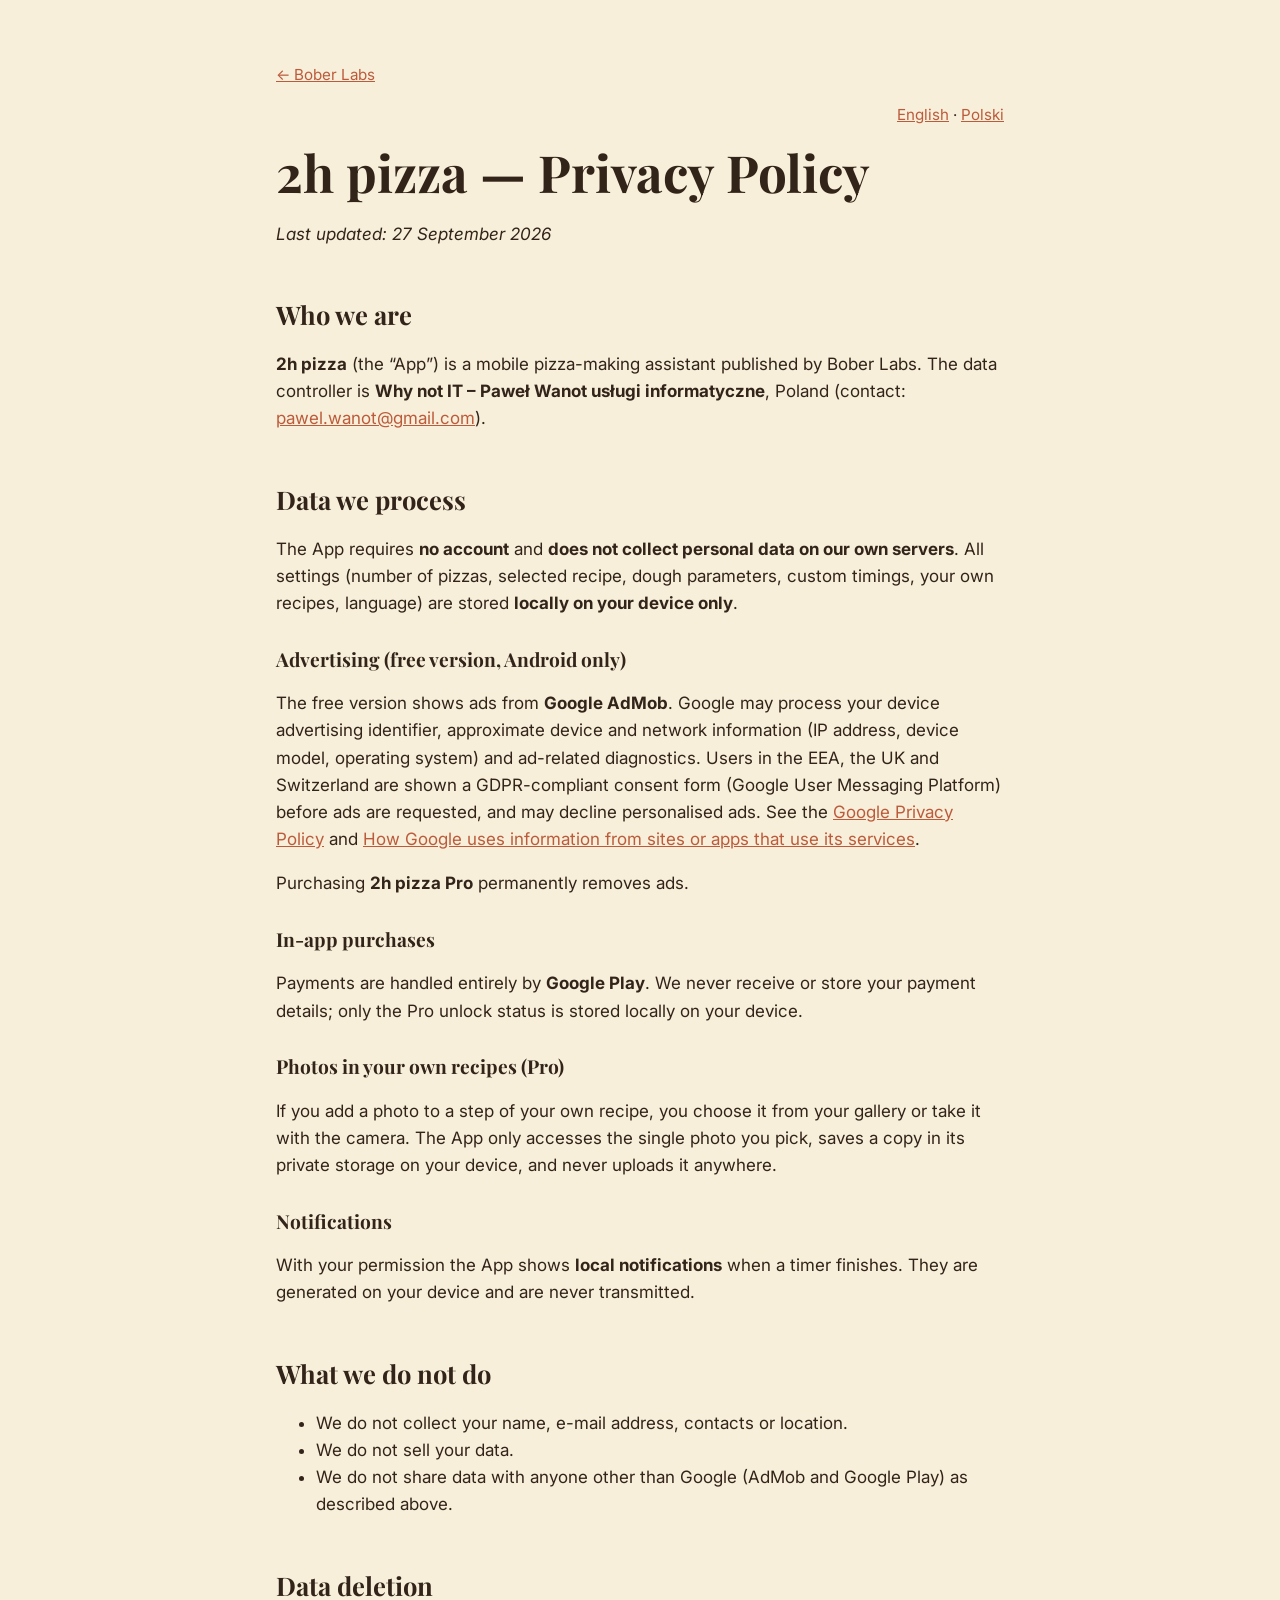
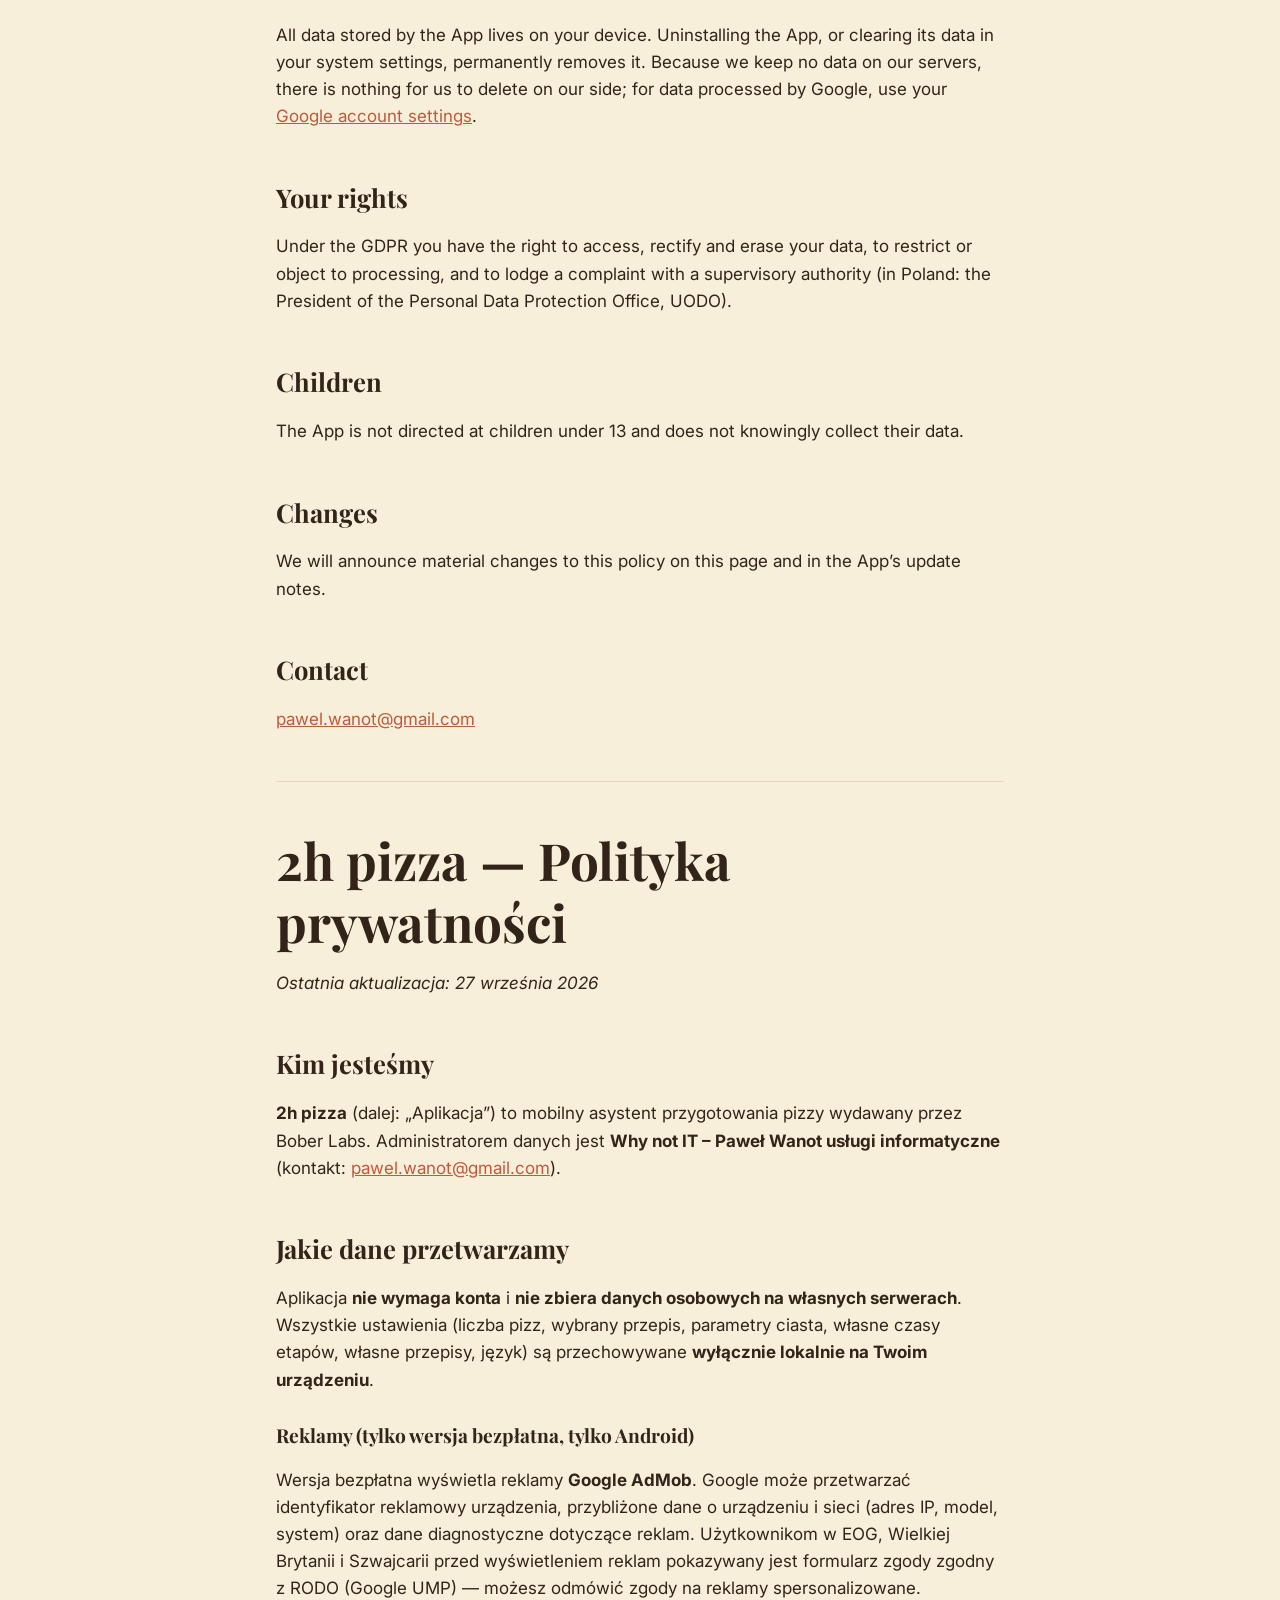
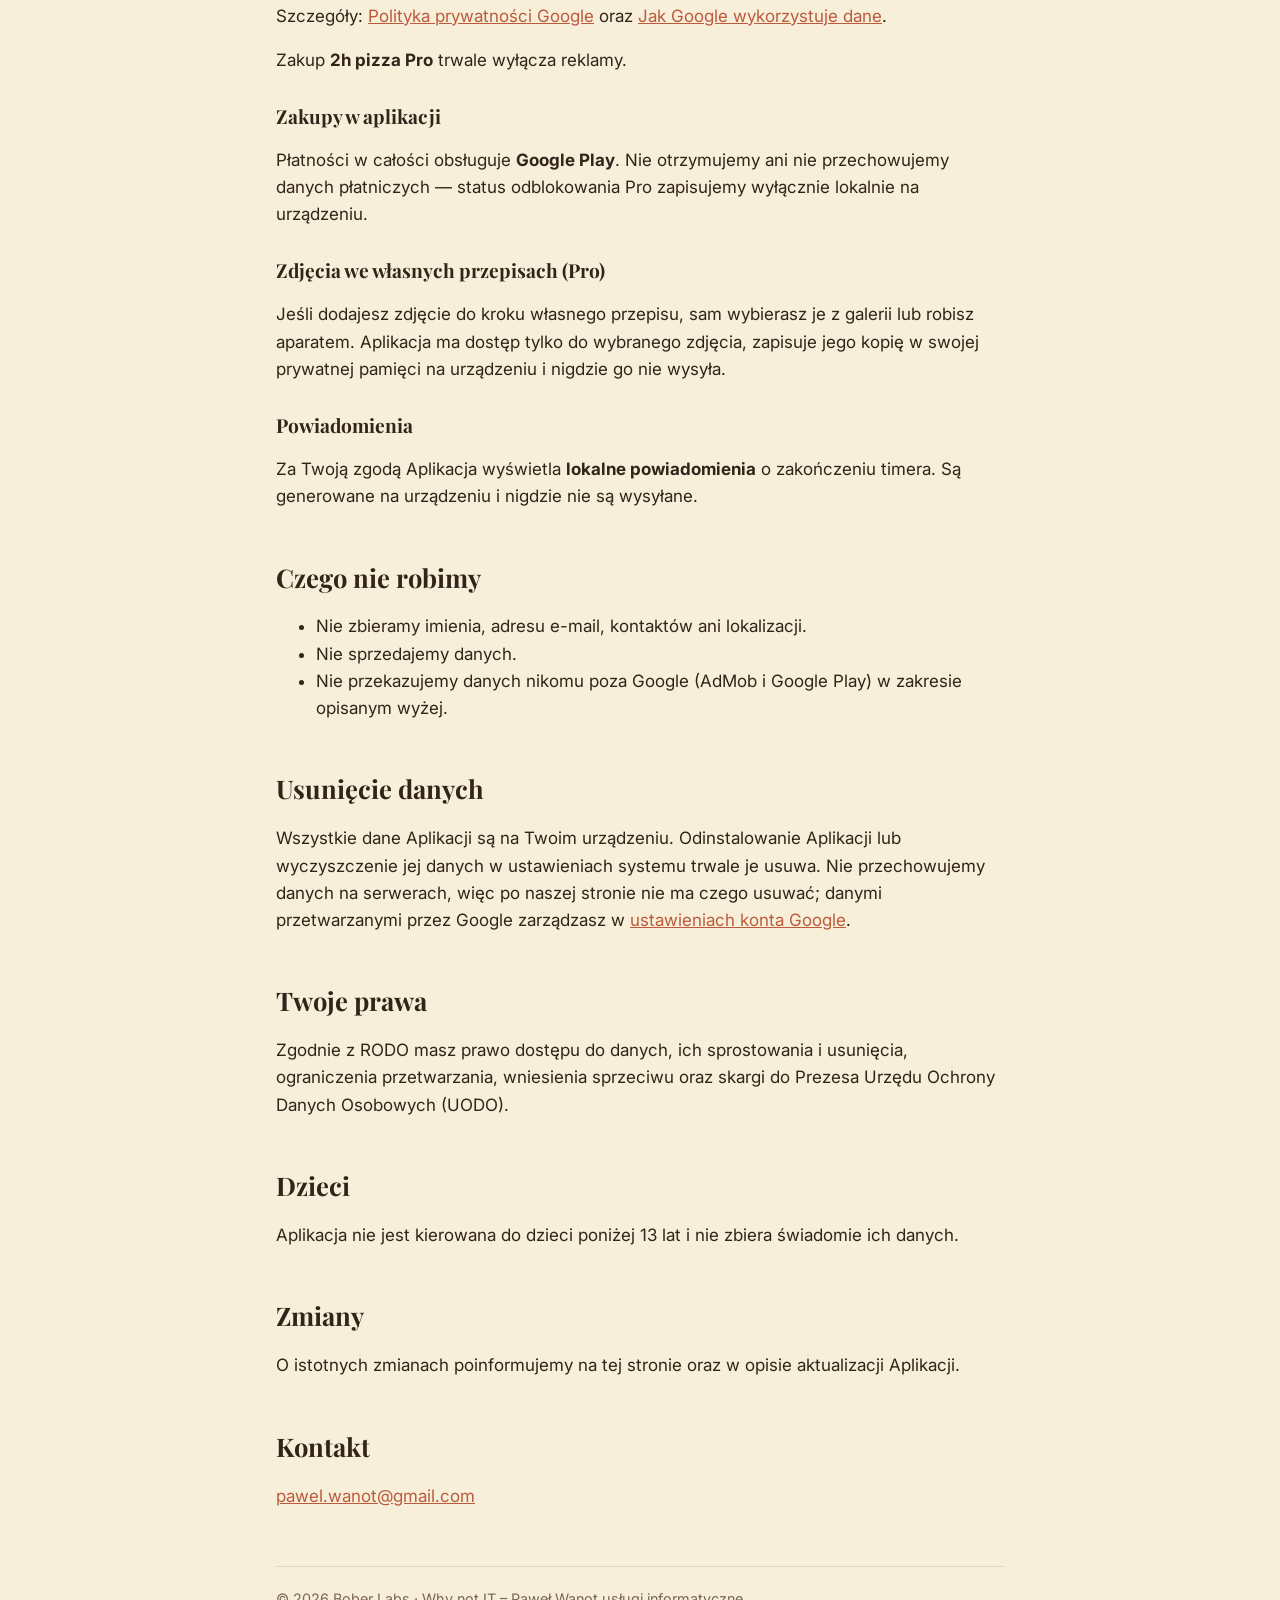
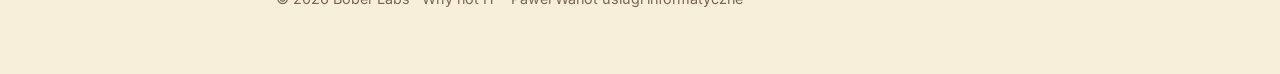
==== 2h-pizza/privacy/index.html @ 7337d67d "Bober Labs site: landing and 2h pizza privacy policy Co-Authored-By: Claude Opus 5.5 <noreply@anthro" ====
<!doctype html>
<html lang="en">
<head>
  <meta charset="utf-8">
  <meta name="viewport" content="width=device-width, initial-scale=1">
  <title>2h pizza — Privacy Policy</title>
  <meta name="description" content="Privacy policy of the 2h pizza app by Bober Labs.">
  <link rel="icon" type="image/png" href="../../icon.png">
  <link rel="preconnect" href="https://fonts.googleapis.com">
  <link rel="preconnect" href="https://fonts.gstatic.com" crossorigin>
  <link href="https://fonts.googleapis.com/css2?family=Inter:wght@400;600&family=Playfair+Display:wght@700&display=swap" rel="stylesheet">
  <link rel="stylesheet" href="../../style.css">
</head>
<body>
  <main class="wrap">
    <p class="back"><a href="../../">← Bober Labs</a></p>
    <p class="lang"><a href="#en">English</a> · <a href="#pl">Polski</a></p>

    <section id="en">
      <h1>2h pizza — Privacy Policy</h1>
      <p><em>Last updated: 27 September 2026</em></p>

      <h2>Who we are</h2>
      <p><strong>2h pizza</strong> (the “App”) is a mobile pizza-making assistant published by Bober Labs. The data controller is
        <strong>Why not IT – Paweł Wanot usługi informatyczne</strong>, Poland (contact: <a href="mailto:pawel.wanot@gmail.com">pawel.wanot@gmail.com</a>).</p>

      <h2>Data we process</h2>
      <p>The App requires <strong>no account</strong> and <strong>does not collect personal data on our own servers</strong>. All settings
        (number of pizzas, selected recipe, dough parameters, custom timings, your own recipes, language) are stored <strong>locally on your device only</strong>.</p>

      <h3>Advertising (free version, Android only)</h3>
      <p>The free version shows ads from <strong>Google AdMob</strong>. Google may process your device advertising identifier, approximate
        device and network information (IP address, device model, operating system) and ad-related diagnostics. Users in the EEA, the UK and
        Switzerland are shown a GDPR-compliant consent form (Google User Messaging Platform) before ads are requested, and may decline
        personalised ads. See the
        <a href="https://policies.google.com/privacy">Google Privacy Policy</a> and
        <a href="https://policies.google.com/technologies/partner-sites">How Google uses information from sites or apps that use its services</a>.</p>
      <p>Purchasing <strong>2h pizza Pro</strong> permanently removes ads.</p>

      <h3>In-app purchases</h3>
      <p>Payments are handled entirely by <strong>Google Play</strong>. We never receive or store your payment details; only the Pro unlock
        status is stored locally on your device.</p>

      <h3>Photos in your own recipes (Pro)</h3>
      <p>If you add a photo to a step of your own recipe, you choose it from your gallery or take it with the camera. The App only accesses
        the single photo you pick, saves a copy in its private storage on your device, and never uploads it anywhere.</p>

      <h3>Notifications</h3>
      <p>With your permission the App shows <strong>local notifications</strong> when a timer finishes. They are generated on your device
        and are never transmitted.</p>

      <h2>What we do not do</h2>
      <ul>
        <li>We do not collect your name, e-mail address, contacts or location.</li>
        <li>We do not sell your data.</li>
        <li>We do not share data with anyone other than Google (AdMob and Google Play) as described above.</li>
      </ul>

      <h2>Data deletion</h2>
      <p>All data stored by the App lives on your device. Uninstalling the App, or clearing its data in your system settings, permanently
        removes it. Because we keep no data on our servers, there is nothing for us to delete on our side; for data processed by Google, use
        your <a href="https://myaccount.google.com/data-and-privacy">Google account settings</a>.</p>

      <h2>Your rights</h2>
      <p>Under the GDPR you have the right to access, rectify and erase your data, to restrict or object to processing, and to lodge a
        complaint with a supervisory authority (in Poland: the President of the Personal Data Protection Office, UODO).</p>

      <h2>Children</h2>
      <p>The App is not directed at children under 13 and does not knowingly collect their data.</p>

      <h2>Changes</h2>
      <p>We will announce material changes to this policy on this page and in the App’s update notes.</p>

      <h2>Contact</h2>
      <p><a href="mailto:pawel.wanot@gmail.com">pawel.wanot@gmail.com</a></p>
    </section>

    <hr>

    <section id="pl" lang="pl">
      <h1>2h pizza — Polityka prywatności</h1>
      <p><em>Ostatnia aktualizacja: 27 września 2026</em></p>

      <h2>Kim jesteśmy</h2>
      <p><strong>2h pizza</strong> (dalej: „Aplikacja”) to mobilny asystent przygotowania pizzy wydawany przez Bober Labs. Administratorem danych jest
        <strong>Why not IT – Paweł Wanot usługi informatyczne</strong> (kontakt: <a href="mailto:pawel.wanot@gmail.com">pawel.wanot@gmail.com</a>).</p>

      <h2>Jakie dane przetwarzamy</h2>
      <p>Aplikacja <strong>nie wymaga konta</strong> i <strong>nie zbiera danych osobowych na własnych serwerach</strong>. Wszystkie ustawienia
        (liczba pizz, wybrany przepis, parametry ciasta, własne czasy etapów, własne przepisy, język) są przechowywane <strong>wyłącznie lokalnie na Twoim urządzeniu</strong>.</p>

      <h3>Reklamy (tylko wersja bezpłatna, tylko Android)</h3>
      <p>Wersja bezpłatna wyświetla reklamy <strong>Google AdMob</strong>. Google może przetwarzać identyfikator reklamowy urządzenia, przybliżone
        dane o urządzeniu i sieci (adres IP, model, system) oraz dane diagnostyczne dotyczące reklam. Użytkownikom w EOG, Wielkiej Brytanii i Szwajcarii
        przed wyświetleniem reklam pokazywany jest formularz zgody zgodny z RODO (Google UMP) — możesz odmówić zgody na reklamy spersonalizowane. Szczegóły: <a href="https://policies.google.com/privacy">Polityka prywatności Google</a> oraz
        <a href="https://policies.google.com/technologies/partner-sites">Jak Google wykorzystuje dane</a>.</p>
      <p>Zakup <strong>2h pizza Pro</strong> trwale wyłącza reklamy.</p>

      <h3>Zakupy w aplikacji</h3>
      <p>Płatności w całości obsługuje <strong>Google Play</strong>. Nie otrzymujemy ani nie przechowujemy danych płatniczych — status odblokowania
        Pro zapisujemy wyłącznie lokalnie na urządzeniu.</p>

      <h3>Zdjęcia we własnych przepisach (Pro)</h3>
      <p>Jeśli dodajesz zdjęcie do kroku własnego przepisu, sam wybierasz je z galerii lub robisz aparatem. Aplikacja ma dostęp tylko do wybranego
        zdjęcia, zapisuje jego kopię w swojej prywatnej pamięci na urządzeniu i nigdzie go nie wysyła.</p>

      <h3>Powiadomienia</h3>
      <p>Za Twoją zgodą Aplikacja wyświetla <strong>lokalne powiadomienia</strong> o zakończeniu timera. Są generowane na urządzeniu i nigdzie nie są wysyłane.</p>

      <h2>Czego nie robimy</h2>
      <ul>
        <li>Nie zbieramy imienia, adresu e-mail, kontaktów ani lokalizacji.</li>
        <li>Nie sprzedajemy danych.</li>
        <li>Nie przekazujemy danych nikomu poza Google (AdMob i Google Play) w zakresie opisanym wyżej.</li>
      </ul>

      <h2>Usunięcie danych</h2>
      <p>Wszystkie dane Aplikacji są na Twoim urządzeniu. Odinstalowanie Aplikacji lub wyczyszczenie jej danych w ustawieniach systemu trwale je usuwa.
        Nie przechowujemy danych na serwerach, więc po naszej stronie nie ma czego usuwać; danymi przetwarzanymi przez Google zarządzasz w
        <a href="https://myaccount.google.com/data-and-privacy">ustawieniach konta Google</a>.</p>

      <h2>Twoje prawa</h2>
      <p>Zgodnie z RODO masz prawo dostępu do danych, ich sprostowania i usunięcia, ograniczenia przetwarzania, wniesienia sprzeciwu oraz skargi do
        Prezesa Urzędu Ochrony Danych Osobowych (UODO).</p>

      <h2>Dzieci</h2>
      <p>Aplikacja nie jest kierowana do dzieci poniżej 13 lat i nie zbiera świadomie ich danych.</p>

      <h2>Zmiany</h2>
      <p>O istotnych zmianach poinformujemy na tej stronie oraz w opisie aktualizacji Aplikacji.</p>

      <h2>Kontakt</h2>
      <p><a href="mailto:pawel.wanot@gmail.com">pawel.wanot@gmail.com</a></p>
    </section>

    <footer>
      © 2026 Bober Labs · Why not IT – Paweł Wanot usługi informatyczne
    </footer>
  </main>
</body>
</html>
---- style.css ----
:root {
  --bg: #F7EFDA;
  --surface: #FFFBF1;
  --text: #33241A;
  --muted: #7A6653;
  --accent: #BC5B3C;
  --olive: #5F7A44;
  --line: #E4D6B8;
}
@media (prefers-color-scheme: dark) {
  :root {
    --bg: #1E1611;
    --surface: #2A1F18;
    --text: #F3E7CF;
    --muted: #BFA88A;
    --accent: #E08262;
    --olive: #9DBB7C;
    --line: #3D2F25;
  }
}
* { box-sizing: border-box; }
html { -webkit-text-size-adjust: 100%; }
body {
  margin: 0;
  background: var(--bg);
  color: var(--text);
  font: 17px/1.6 "Inter", system-ui, -apple-system, "Segoe UI", Roboto, sans-serif;
}
a { color: var(--accent); }
.wrap { max-width: 760px; margin: 0 auto; padding: 48px 16px 64px; }
h1, h2, h3 { font-family: "Playfair Display", Georgia, serif; line-height: 1.2; }
h1 { font-size: clamp(2.2rem, 6vw, 3.2rem); margin: 0.2em 0 0.1em; }
h2 { font-size: 1.6rem; margin-top: 2em; }
h3 { font-size: 1.2rem; margin-top: 1.6em; }
.hero { text-align: center; }
.hero img { width: 160px; height: 160px; border-radius: 36px; box-shadow: 0 8px 28px rgba(51, 36, 26, 0.18); }
.tagline { color: var(--muted); font-size: 1.15rem; margin: 0 auto; max-width: 34em; }
.card {
  background: var(--surface);
  border: 1px solid var(--line);
  border-radius: 16px;
  padding: 20px 22px;
  margin: 16px 0;
}
.app { display: flex; gap: 16px; align-items: flex-start; }
.app .emoji { font-size: 2.4rem; line-height: 1; }
.app h3 { margin: 0 0 4px; }
.app p { margin: 0 0 8px; }
.badge {
  display: inline-block;
  font-size: 0.8rem;
  padding: 2px 10px;
  border-radius: 999px;
  background: var(--olive);
  color: #fff;
}
.links a { margin-right: 16px; }
footer {
  margin-top: 56px;
  padding-top: 20px;
  border-top: 1px solid var(--line);
  color: var(--muted);
  font-size: 0.9rem;
}
.lang { text-align: right; font-size: 0.95rem; }
.back { font-size: 0.95rem; }
hr { border: 0; border-top: 1px solid var(--line); margin: 48px 0; }
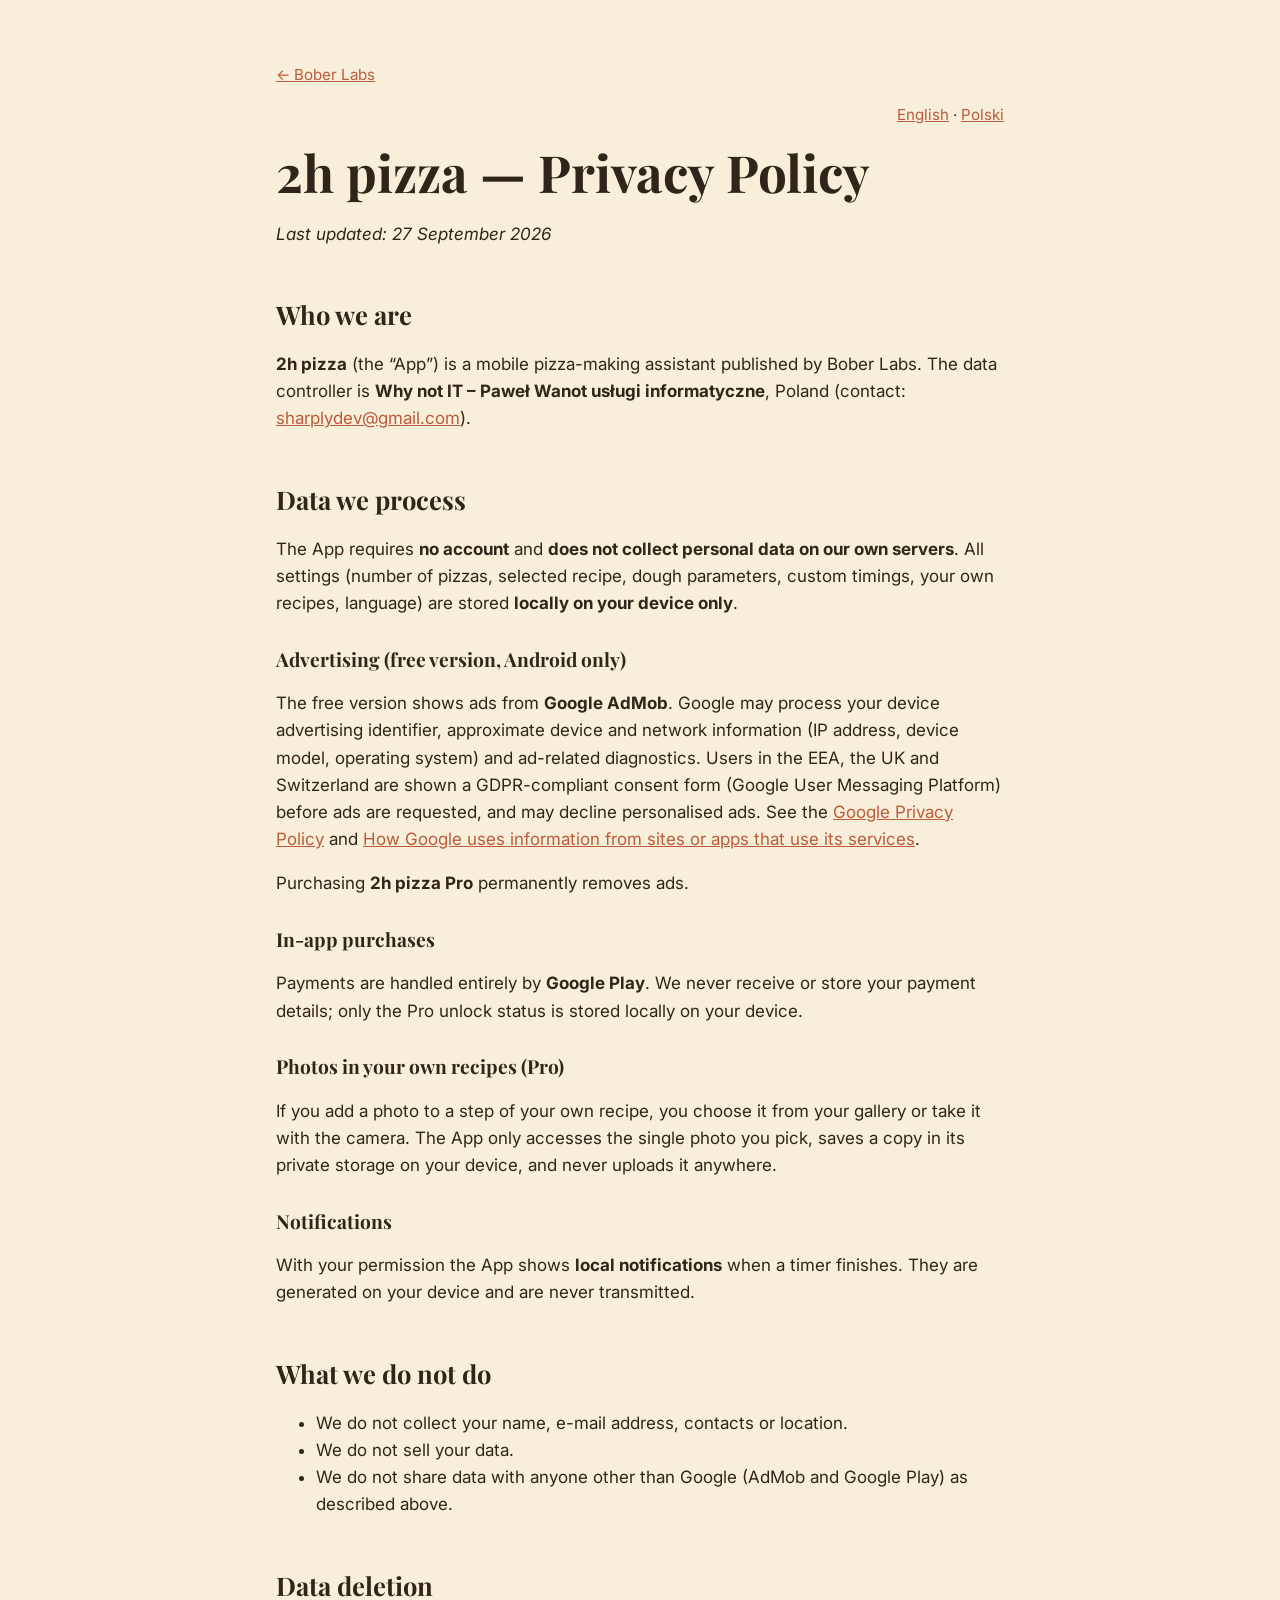
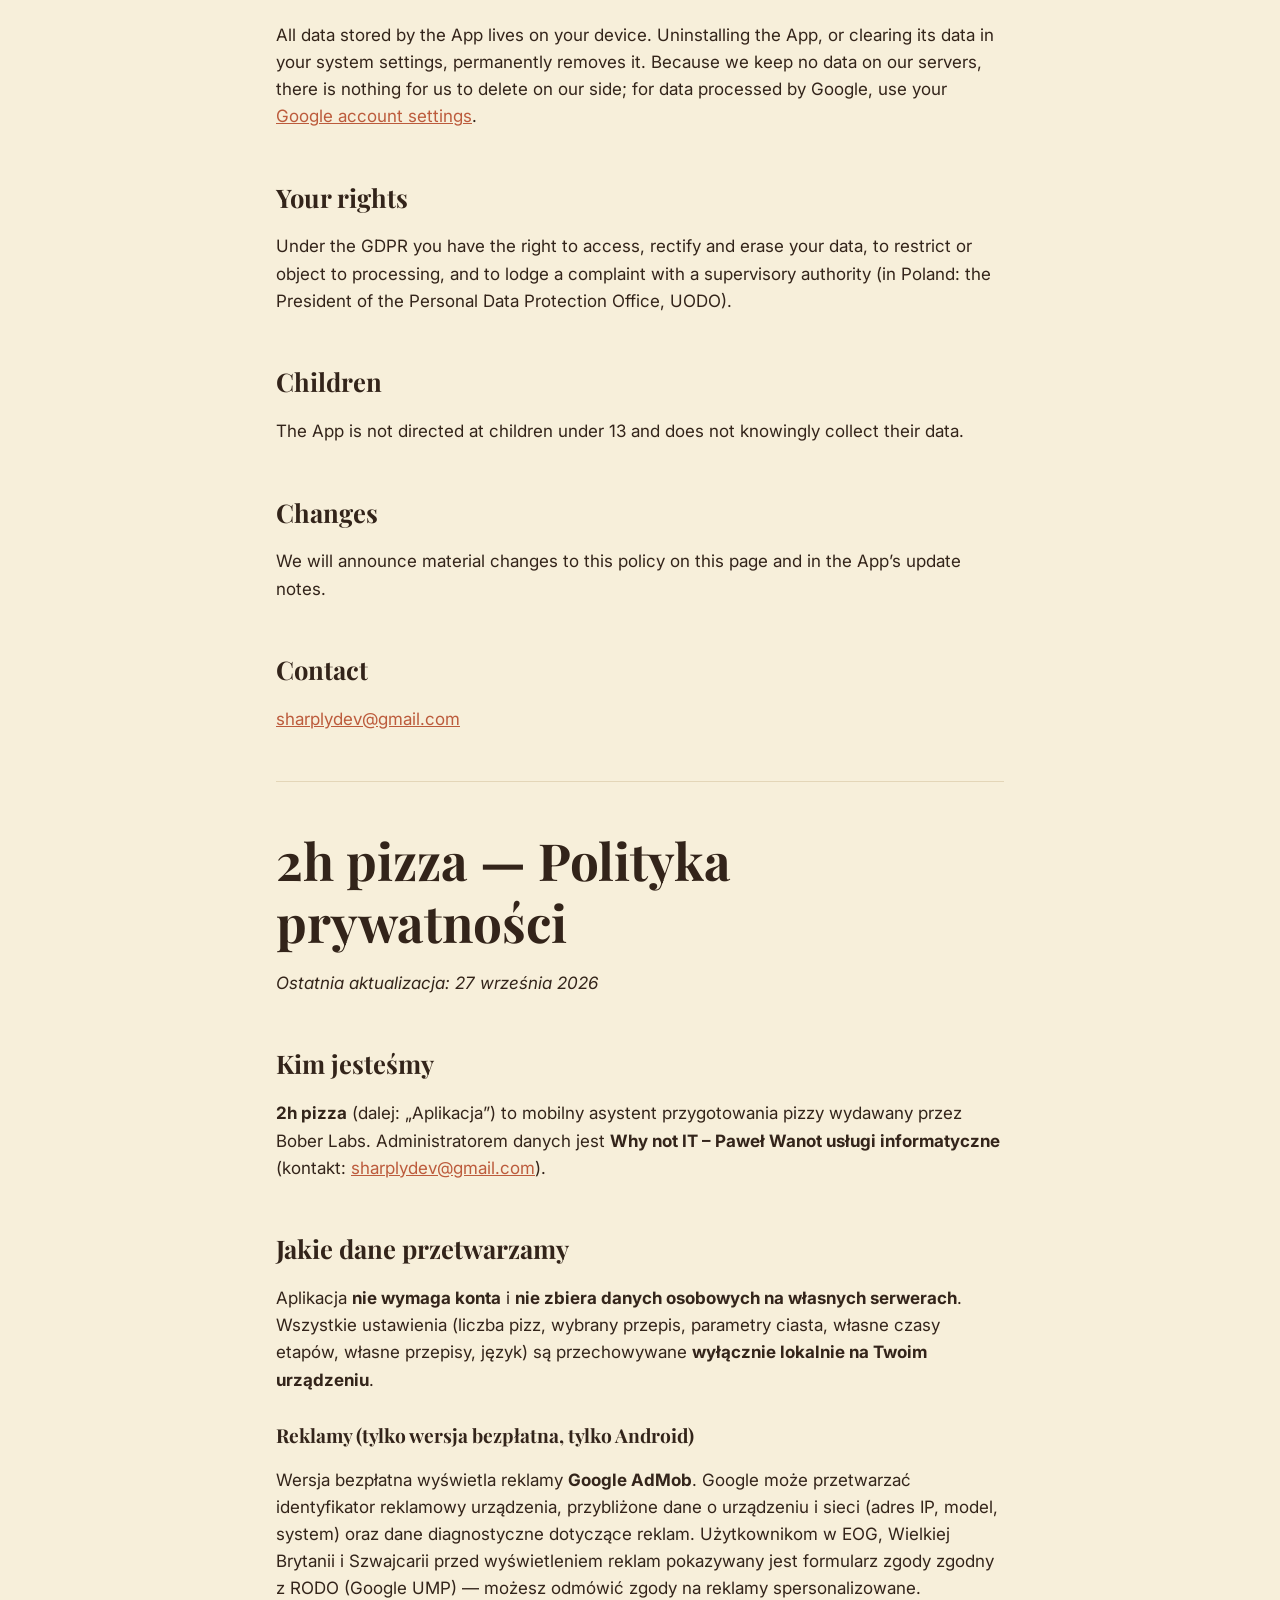
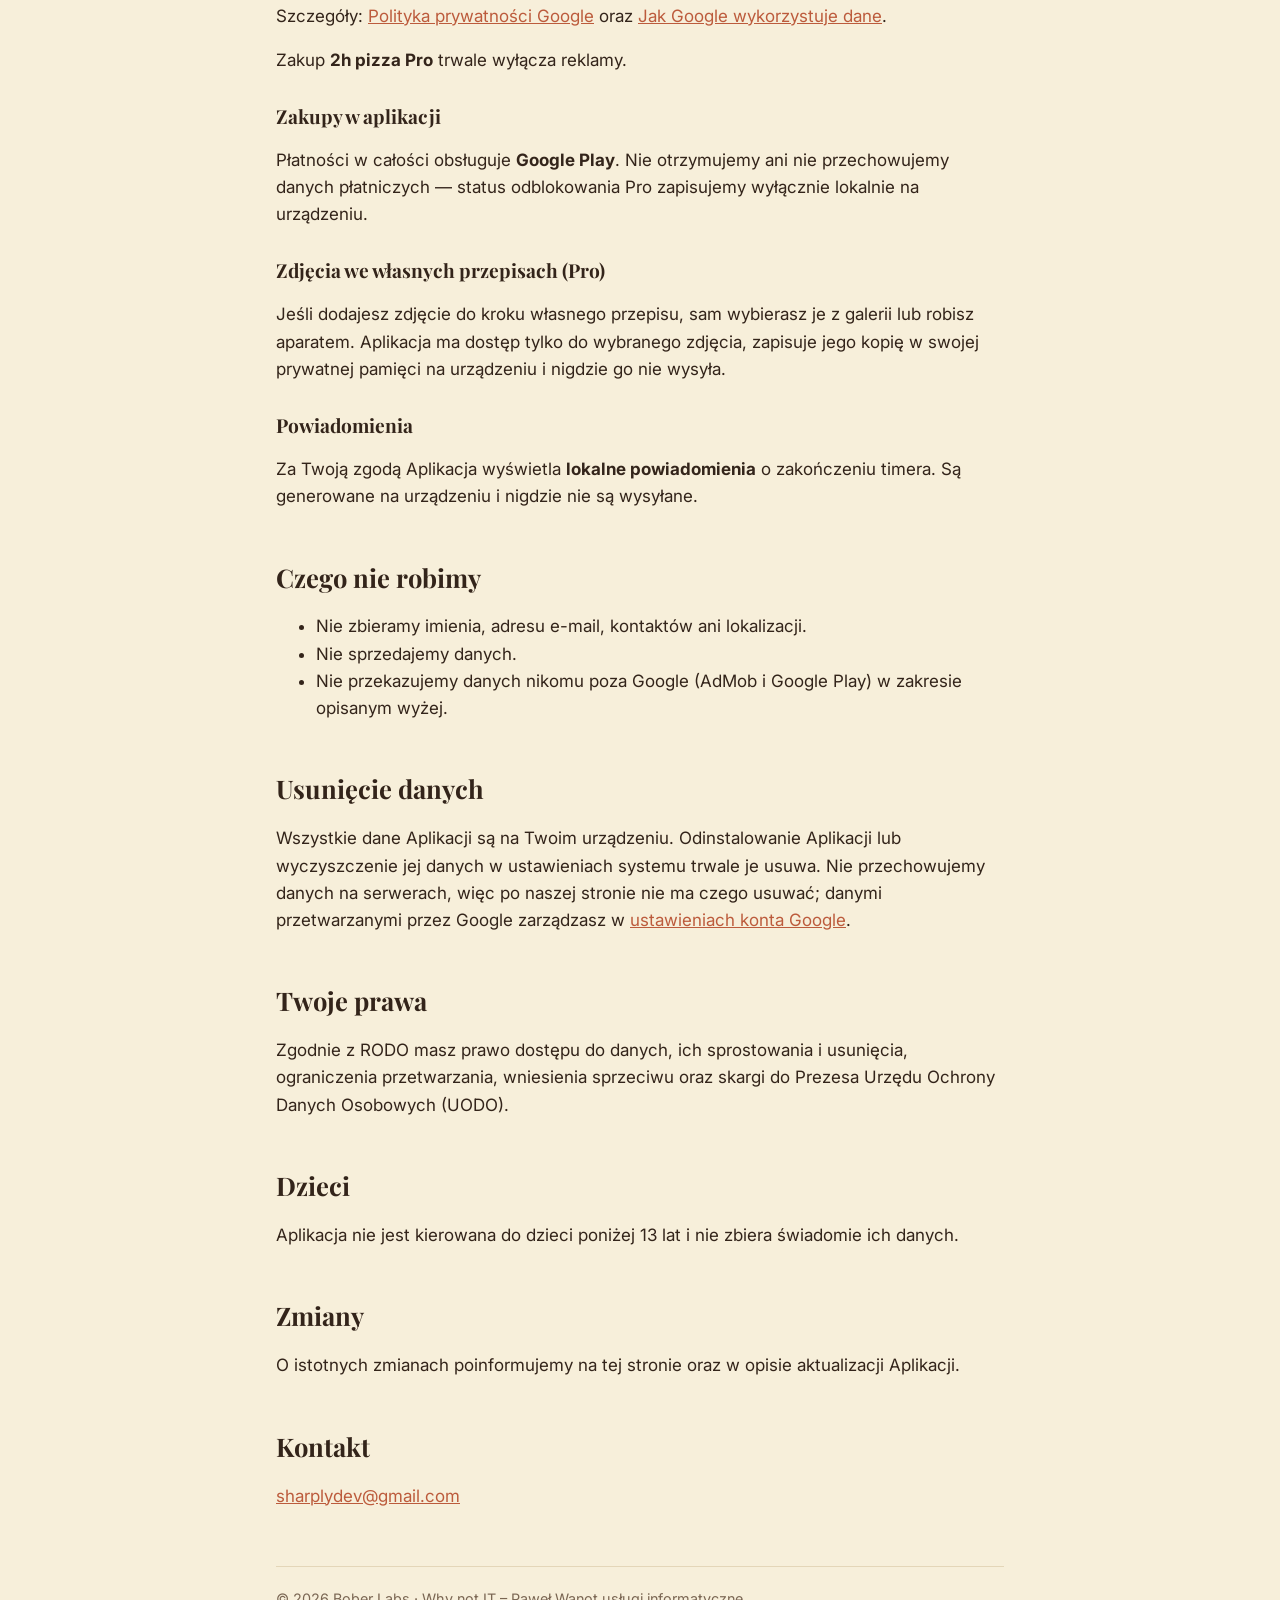
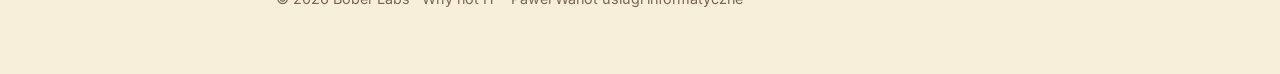
==== commit 57c4f045: "Use sharplydev@gmail.com as contact Co-Authored-By: Claude Opus 5.5 <noreply@anthropic.com>" ====
--- a/2h-pizza/privacy/index.html
+++ b/2h-pizza/privacy/index.html
@@ -22,7 +22,7 @@
 
       <h2>Who we are</h2>
       <p><strong>2h pizza</strong> (the “App”) is a mobile pizza-making assistant published by Bober Labs. The data controller is
-        <strong>Why not IT – Paweł Wanot usługi informatyczne</strong>, Poland (contact: <a href="mailto:pawel.wanot@gmail.com">pawel.wanot@gmail.com</a>).</p>
+        <strong>Why not IT – Paweł Wanot usługi informatyczne</strong>, Poland (contact: <a href="mailto:sharplydev@gmail.com">sharplydev@gmail.com</a>).</p>
 
       <h2>Data we process</h2>
       <p>The App requires <strong>no account</strong> and <strong>does not collect personal data on our own servers</strong>. All settings
@@ -72,7 +72,7 @@
       <p>We will announce material changes to this policy on this page and in the App’s update notes.</p>
 
       <h2>Contact</h2>
-      <p><a href="mailto:pawel.wanot@gmail.com">pawel.wanot@gmail.com</a></p>
+      <p><a href="mailto:sharplydev@gmail.com">sharplydev@gmail.com</a></p>
     </section>
 
     <hr>
@@ -83,7 +83,7 @@
 
       <h2>Kim jesteśmy</h2>
       <p><strong>2h pizza</strong> (dalej: „Aplikacja”) to mobilny asystent przygotowania pizzy wydawany przez Bober Labs. Administratorem danych jest
-        <strong>Why not IT – Paweł Wanot usługi informatyczne</strong> (kontakt: <a href="mailto:pawel.wanot@gmail.com">pawel.wanot@gmail.com</a>).</p>
+        <strong>Why not IT – Paweł Wanot usługi informatyczne</strong> (kontakt: <a href="mailto:sharplydev@gmail.com">sharplydev@gmail.com</a>).</p>
 
       <h2>Jakie dane przetwarzamy</h2>
       <p>Aplikacja <strong>nie wymaga konta</strong> i <strong>nie zbiera danych osobowych na własnych serwerach</strong>. Wszystkie ustawienia
@@ -130,7 +130,7 @@
       <p>O istotnych zmianach poinformujemy na tej stronie oraz w opisie aktualizacji Aplikacji.</p>
 
       <h2>Kontakt</h2>
-      <p><a href="mailto:pawel.wanot@gmail.com">pawel.wanot@gmail.com</a></p>
+      <p><a href="mailto:sharplydev@gmail.com">sharplydev@gmail.com</a></p>
     </section>
 
     <footer>
